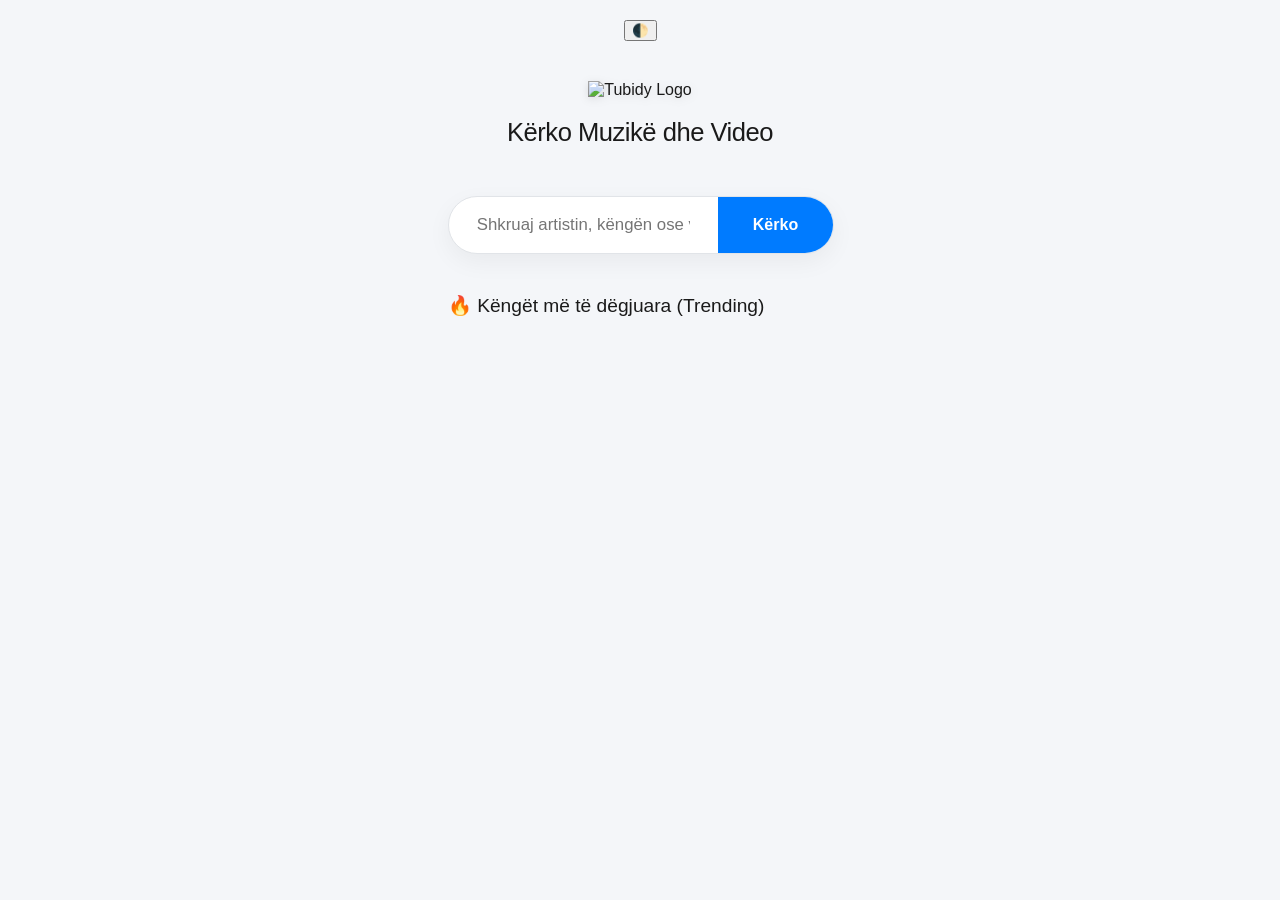
==== index.html @ 874ebf05 "Add initial HTML structure for Tubidy website" ====
<!DOCTYPE html>
<html lang="sq">
  <head>
    <meta charset="UTF-8">
    <meta name="viewport" content="width=device-width, initial-scale=1.0">
    <meta name="description" content="Tubidy ju lejon të shkarkoni dhe të dëgjoni muzikë dhe video falas. Shijoni muzikë MP3 320kbps teat cilësisë së lartë.">
    <meta name="robots" content="index, follow">
    <title>Tubidy - Shkarkime MP3 & MP4 | Muzikë dhe Video Falas Online</title>
    
    <meta property="og:locale" content="sq_AL">
    <meta property="og:type" content="website">
    <meta property="og:title" content="Tubidy - Shkarkime MP3 & MP4">
    <meta property="og:description" content="Tubidy ju lejon të shkarkoni dhe të dëgjoni muzikë dhe video falas.">
    <meta property="og:url" content="https://tubidy.llc">
    <meta property="og:site_name" content="Tubidy">
    <meta property="og:image" content="https://tubidy.llc">
    <link href="https://tubidy.llc" rel="canonical">
    
    <link rel="stylesheet" href="styles.css">

    <script>
      if (localStorage.theme === 'dark' || (!('theme' in localStorage) && window.matchMedia('(prefers-color-scheme: dark)').matches)) {
        document.documentElement.classList.add('dark');
      } else {
        document.documentElement.classList.remove('dark');
      }
    </script>
  </head>
  <body>
    <!-- Butoni për Dark Mode -->
    <button id="themeToggle" class="theme-toggle" aria-label="Ndrysho temën">🌓</button>

    <header>
      <img src="https://tubidy.llc" alt="Tubidy Logo" class="logo">
      <h1>Kërko Muzikë dhe Video</h1>
    </header>

    <main>
      <form id="searchForm" class="search-form">
        <input type="text" id="searchInput" placeholder="Shkruaj artistin, këngën ose videon..." required autocomplete="off" class="search-input">
        <button type="submit" class="search-button">Kërko</button>
      </form>

      <section id="resultsSection" class="media-section hidden">
        <h2 id="resultsTitle">Rezultatet e kërkimit</h2>
        <div id="resultsList" class="songs-list"></div>
      </section>

      <section id="trendingSection" class="media-section">
        <h2>🔥 Këngët më të dëgjuara (Trending)</h2>
        <div id="trendingList" class="songs-list"></div>
      </section>
    </main>

    <script src="script.js"></script>
  </body>
</html>
---- styles.css ----
@font-face {
  font-family: 'Ubuntu';
  font-style: normal;
  font-weight: 400;
  src: url('https://cloudflare.com') format('woff2');
  font-display: swap;
}

/* Rregullat e Përgjithshme */
body {
  font-family: 'Ubuntu', sans-serif;
  margin: 0;
  padding: 20px;
  background-color: #f4f6f9;
  color: #1a1a1a;
  transition: background-color 0.3s, color 0.3s;
  display: flex;
  flex-direction: column;
  align-items: center;
}

header {
  text-align: center;
  margin-top: 2.5rem;
  margin-bottom: 2rem;
}

.logo {
  width: 190px;
  max-width: 100%;
  filter: drop-shadow(0px 2px 4px rgba(0,0,0,0.1));
}

h1 { font-size: 1.6rem; margin-top: 1.2rem; font-weight: 500; letter-spacing: -0.5px; }
h2 { font-size: 1.2rem; margin-bottom: 1.2rem; width: 100%; text-align: left; font-weight: 500; }

/* Fusha e Kërkimit Premium */
.search-form {
  display: flex;
  width: 100%;
  max-width: 600px;
  box-shadow: 0 8px 24px rgba(0, 0, 0, 0.05);
  border-radius: 50px;
  overflow: hidden;
  background-color: #ffffff;
  margin-bottom: 2.5rem;
  border: 1px solid #e1e4e8;
  transition: transform 0.2s, box-shadow 0.2s;
}

.search-form:focus-within {
  transform: translateY(-2px);
  box-shadow: 0 12px 30px rgba(0, 0, 0, 0.08);
  border-color: #007bff;
}

.search-input {
  flex: 1;
  border: none;
  padding: 18px 28px;
  font-size: 1.05rem;
  outline: none;
  background-color: transparent;
  color: #1a1a1a;
}

.search-button {
  background-color: #007bff;
  color: #ffffff;
  border: none;
  padding: 0 35px;
  font-size: 1rem;
  font-weight: bold;
  cursor: pointer;
  transition: background-color 0.2s;
}

.search-button:hover { background-color: #0056b3; }

/* Seksionet e Këngëve */
.media-section {
  width: 100%;
  max-width: 600px;
  margin-bottom: 2.5rem;
}

.hidden { display: none; }

.songs-list {
  display: flex;
  flex-direction: column;
  gap: 12px;
}

/* Karta e Re e Këngës */
.song-card {
  display: flex;
  justify-content: space-between;
  align-items: center;
  background-color: #ffffff;
  padding: 16px 20px;
  border-radius: 16px;
  box-shadow: 0 4px 12px rgba(0,0,0,0.02);
  border: 1px solid #edf0f4;
  transition: transform 0.2s, box-shadow 0.2s;
}

.song-card:hover {
  transform: scale(1.01);
  box-shadow: 0 6px 16px rgba(0,0,0,0.06);
}

.song-details-wrapper {
  display: flex;
  align-items: center;
  gap: 14px;
}

.music-icon {
  font-size: 1.4rem;
  background: #f0f3f6;
  padding: 10px;
  border-radius: 12px;
}

.song-info .song-title {
  font-weight: bold;
  font-size: 1.05rem;
  margin-bottom: 4px;
}

.song-info .song-artist {
  font-size: 0.88rem;
  color: #6c757d;
}

/* Butonat e Shkarkimit */
.download-buttons {
  display: flex;
  gap: 10px;
}

.btn-dl {
  padding: 10px 18px;
  border-radius: 30px;
  border: none;
  font-size: 0.85rem;
  font-weight: bold;
  cursor: pointer;
  transition: opacity 0.2s;
}

.btn-dl:hover { opacity: 0.9; }
.btn-mp3 { background-color: #2eb85c; color: white; }
.btn-mp4 { background-color: #e55353; color: white; }

/* Përshtatja për Dark Mode (Modaliteti i Errët) */
html.dark body { background-color: #0f0f11; color: #f8f9fa; }
html.dark .search-form, html.dark .song-card { background-color: #18181c; border-color: #26262b; }
html.dark .search-input { color: #f8f9fa; }
html.dark .song-info .song-artist { color: #a1a1aa; }
html.dark .music-icon { background: #222227; }
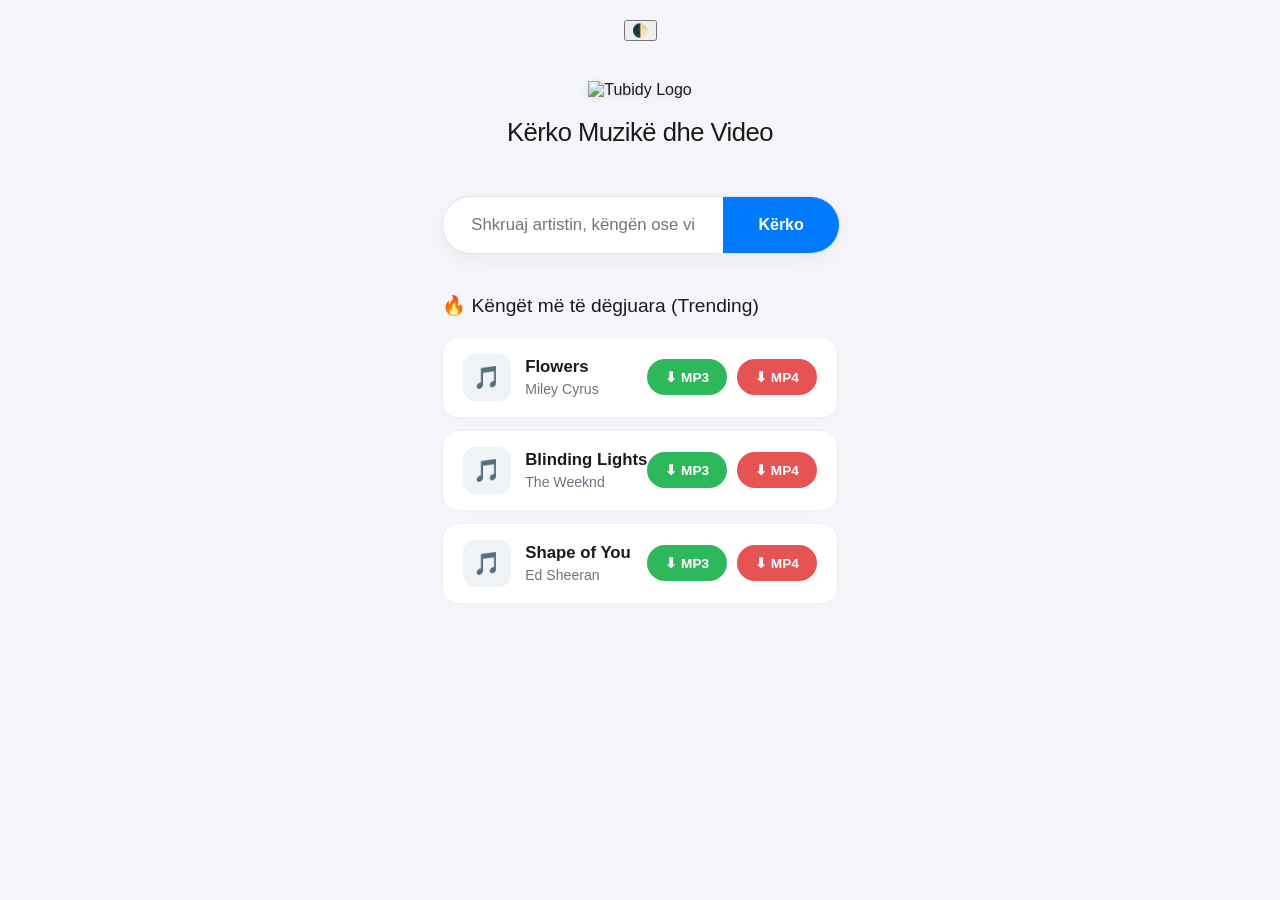
==== commit 7a70de49: "Modify meta description and add audio player Updated the description meta tag for clarity and added " ====
--- a/index.html
+++ b/index.html
@@ -3,7 +3,7 @@
   <head>
     <meta charset="UTF-8">
     <meta name="viewport" content="width=device-width, initial-scale=1.0">
-    <meta name="description" content="Tubidy ju lejon të shkarkoni dhe të dëgjoni muzikë dhe video falas. Shijoni muzikë MP3 320kbps teat cilësisë së lartë.">
+    <meta name="description" content="Tubidy ju lejon të shkarkoni dhe të dëgjoni muzikë dhe video falas. Shijoni muzikë MP3 320kbps të cilësisë së lartë.">
     <meta name="robots" content="index, follow">
     <title>Tubidy - Shkarkime MP3 & MP4 | Muzikë dhe Video Falas Online</title>
     
@@ -27,7 +27,6 @@
     </script>
   </head>
   <body>
-    <!-- Butoni për Dark Mode -->
     <button id="themeToggle" class="theme-toggle" aria-label="Ndrysho temën">🌓</button>
 
     <header>
@@ -52,6 +51,16 @@
       </section>
     </main>
 
+    <!-- Audio Player Real (I fshehur në fillim) -->
+    <div id="audioPlayerContainer" class="audio-player-container hidden">
+      <div class="player-info">
+        <span id="playerTitle" class="player-title">Titulli i Këngës</span>
+        <span id="playerArtist" class="player-artist">Artisti</span>
+      </div>
+      <audio id="realAudioPlayer" controls></audio>
+    </div>
+
     <script src="script.js"></script>
   </body>
 </html>
+
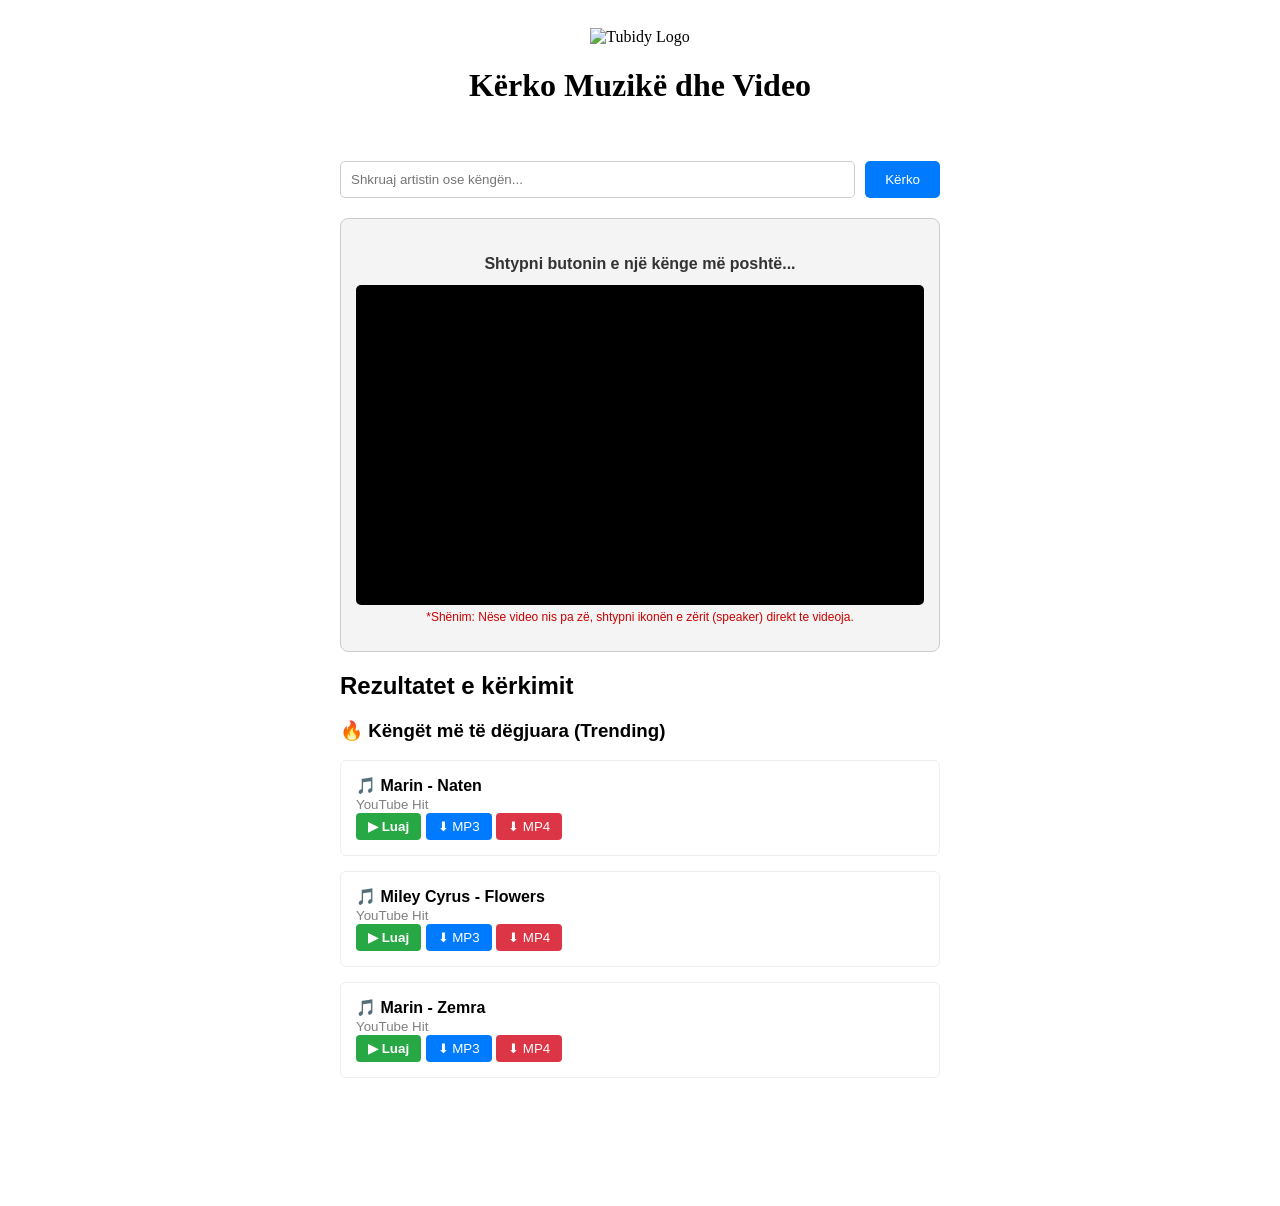
==== commit 3d79fbb0: "Update index.html" ====
--- a/index.html
+++ b/index.html
@@ -3,21 +3,14 @@
   <head>
     <meta charset="UTF-8">
     <meta name="viewport" content="width=device-width, initial-scale=1.0">
-    <meta name="description" content="Tubidy ju lejon të shkarkoni dhe të dëgjoni muzikë dhe video falas. Shijoni muzikë MP3 320kbps të cilësisë së lartë.">
+    <meta name="description" content="Tubidy ju lejon të shkarkoni dhe të dëgjoni muzikë dhe video falas. Shijoni muzikë MP3 320kbps dhe video MP4 të cilësisë së lartë.">
     <meta name="robots" content="index, follow">
     <title>Tubidy - Shkarkime MP3 & MP4 | Muzikë dhe Video Falas Online</title>
     
-    <meta property="og:locale" content="sq_AL">
-    <meta property="og:type" content="website">
-    <meta property="og:title" content="Tubidy - Shkarkime MP3 & MP4">
-    <meta property="og:description" content="Tubidy ju lejon të shkarkoni dhe të dëgjoni muzikë dhe video falas.">
-    <meta property="og:url" content="https://tubidy.llc">
-    <meta property="og:site_name" content="Tubidy">
-    <meta property="og:image" content="https://tubidy.llc">
-    <link href="https://tubidy.llc" rel="canonical">
-    
+    <!-- Lidhja me Stilet -->
     <link rel="stylesheet" href="styles.css">
 
+    <!-- Kodi për Modalitetin e Errët (Dark Mode) -->
     <script>
       if (localStorage.theme === 'dark' || (!('theme' in localStorage) && window.matchMedia('(prefers-color-scheme: dark)').matches)) {
         document.documentElement.classList.add('dark');
@@ -27,40 +20,72 @@
     </script>
   </head>
   <body>
-    <button id="themeToggle" class="theme-toggle" aria-label="Ndrysho temën">🌓</button>
-
-    <header>
-      <img src="https://tubidy.llc" alt="Tubidy Logo" class="logo">
+    <header style="text-align: center; padding: 20px;">
+      <img src="https://tubidy.llc" alt="Tubidy Logo" class="logo" style="max-width: 150px;">
       <h1>Kërko Muzikë dhe Video</h1>
     </header>
 
-    <main>
-      <form id="searchForm" class="search-form">
-        <input type="text" id="searchInput" placeholder="Shkruaj artistin, këngën ose videon..." required autocomplete="off" class="search-input">
-        <button type="submit" class="search-button">Kërko</button>
+    <main style="max-width: 600px; margin: 0 auto; padding: 15px; font-family: Arial, sans-serif;">
+      
+      <!-- Fusha e Kërkimit -->
+      <form action="#" method="GET" class="search-form" onsubmit="event.preventDefault(); alert('Klikoni butonin Luaj më poshtë për të testuar player-in!');" style="display: flex; gap: 10px; margin-bottom: 20px;">
+        <input type="text" id="inputKerkimi" placeholder="Shkruaj artistin ose këngën..." required autocomplete="off" class="search-input" style="flex: 1; padding: 10px; border: 1px solid #ccc; border-radius: 5px;">
+        <button type="submit" class="search-button" style="background: #007bff; color: white; border: none; padding: 10px 20px; border-radius: 5px; cursor: pointer;">Kërko</button>
       </form>
 
-      <section id="resultsSection" class="media-section hidden">
-        <h2 id="resultsTitle">Rezultatet e kërkimit</h2>
-        <div id="resultsList" class="songs-list"></div>
-      </section>
+      <!-- PLAYER-I NORMAL DHE FUNKSIONAL -->
+      <div id="playerBox" style="margin: 20px 0; text-align: center; padding: 15px; border: 1px solid #ccc; background: #f4f4f4; border-radius: 8px;">
+        <h4 id="statusiKenges" style="margin-bottom: 12px; color: #333; font-size: 16px;">Shtypni butonin e një kënge më poshtë...</h4>
+        <div style="position: relative; padding-bottom: 56.25%; height: 0; overflow: hidden; border-radius: 5px; background: #000;">
+          <iframe id="youtubeIframe" src="about:blank" style="position: absolute; top: 0; left: 0; width: 100%; height: 100%; border: 0;" allow="autoplay; encrypted-media; picture-in-picture" allowfullscreen></iframe>
+        </div>
+        <p style="font-size: 12px; color: #cc0000; margin-top: 5px;">*Shënim: Nëse video nis pa zë, shtypni ikonën e zërit (speaker) direkt te videoja.</p>
+      </div>
 
-      <section id="trendingSection" class="media-section">
-        <h2>🔥 Këngët më të dëgjuara (Trending)</h2>
-        <div id="trendingList" class="songs-list"></div>
-      </section>
+      <h2>Rezultatet e kërkimit</h2>
+      <h3>🔥 Këngët më të dëgjuara (Trending)</h3>
+
+      <div class="song-list">
+        <!-- KËNGA 1: MARIN - NATEN -->
+        <div class="song-item" style="margin-bottom: 15px; padding: 15px; background: #fff; border: 1px solid #eee; border-radius: 6px;">
+          <span>🎵 <strong>Marin - Naten</strong></span><br>
+          <small style="color: gray;">YouTube Hit</small><br style="margin-bottom: 8px;">
+          <button onclick="luajVideoPaBllokim('_R8fCexmBrs', 'Marin - Naten')" style="background: #28a745; color: white; border: none; padding: 6px 12px; cursor: pointer; border-radius: 4px; font-weight: bold;">▶ Luaj</button>
+          <button style="background: #007bff; color: white; border: none; padding: 6px 12px; border-radius: 4px;">⬇ MP3</button>
+          <button style="background: #dc3545; color: white; border: none; padding: 6px 12px; border-radius: 4px;">⬇ MP4</button>
+        </div>
+
+        <!-- KËNGA 2: MILEY CYRUS - FLOWERS -->
+        <div class="song-item" style="margin-bottom: 15px; padding: 15px; background: #fff; border: 1px solid #eee; border-radius: 6px;">
+          <span>🎵 <strong>Miley Cyrus - Flowers</strong></span><br>
+          <small style="color: gray;">YouTube Hit</small><br style="margin-bottom: 8px;">
+          <button onclick="luajVideoPaBllokim('G7KNmW9a75Y', 'Miley Cyrus - Flowers')" style="background: #28a745; color: white; border: none; padding: 6px 12px; cursor: pointer; border-radius: 4px; font-weight: bold;">▶ Luaj</button>
+          <button style="background: #007bff; color: white; border: none; padding: 6px 12px; border-radius: 4px;">⬇ MP3</button>
+          <button style="background: #dc3545; color: white; border: none; padding: 6px 12px; border-radius: 4px;">⬇ MP4</button>
+        </div>
+
+        <!-- KËNGA 3: MARIN - ZEMRA -->
+        <div class="song-item" style="margin-bottom: 15px; padding: 15px; background: #fff; border: 1px solid #eee; border-radius: 6px;">
+          <span>🎵 <strong>Marin - Zemra</strong></span><br>
+          <small style="color: gray;">YouTube Hit</small><br style="margin-bottom: 8px;">
+          <button onclick="luajVideoPaBllokim('S9bCLPw6S0E', 'Marin - Zemra')" style="background: #28a745; color: white; border: none; padding: 6px 12px; cursor: pointer; border-radius: 4px; font-weight: bold;">▶ Luaj</button>
+          <button style="background: #007bff; color: white; border: none; padding: 6px 12px; border-radius: 4px;">⬇ MP3</button>
+          <button style="background: #dc3545; color: white; border: none; padding: 6px 12px; border-radius: 4px;">⬇ MP4</button>
+        </div>
+      </div>
     </main>
 
-    <!-- Audio Player Real (I fshehur në fillim) -->
-    <div id="audioPlayerContainer" class="audio-player-container hidden">
-      <div class="player-info">
-        <span id="playerTitle" class="player-title">Titulli i Këngës</span>
-        <span id="playerArtist" class="player-artist">Artisti</span>
-      </div>
-      <audio id="realAudioPlayer" controls></audio>
-    </div>
-
-    <script src="script.js"></script>
+    <!-- LOGJIKA JAVASCRIPT -->
+    <script>
+      function luajVideoPaBllokim(idVideo, emriKenges) {
+        var iframe = document.getElementById('youtubeIframe');
+        var statusi = document.getElementById('statusiKenges');
+        
+        statusi.innerHTML = "Duke luajtur: " + emriKenges;
+        
+        // Përdoret &mute=1 që browser-at mos ta bllokojnë nisjen automatike të videos
+        iframe.src = "https://youtube.com" + idVideo + "?autoplay=1&mute=1&rel=0";
+      }
+    </script>
   </body>
 </html>
-
--- a/styles.css
+++ b/styles.css
@@ -1,164 +1,86 @@
-
-@font-face {
-  font-family: 'Ubuntu';
-  font-style: normal;
-  font-weight: 400;
-  src: url('https://cloudflare.com') format('woff2');
-  font-display: swap;
-}
-
-/* Rregullat e Përgjithshme */
-body {
-  font-family: 'Ubuntu', sans-serif;
-  margin: 0;
-  padding: 20px;
-  background-color: #f4f6f9;
-  color: #1a1a1a;
-  transition: background-color 0.3s, color 0.3s;
-  display: flex;
-  flex-direction: column;
-  align-items: center;
-}
-
-header {
-  text-align: center;
-  margin-top: 2.5rem;
-  margin-bottom: 2rem;
-}
-
-.logo {
-  width: 190px;
-  max-width: 100%;
-  filter: drop-shadow(0px 2px 4px rgba(0,0,0,0.1));
-}
-
-h1 { font-size: 1.6rem; margin-top: 1.2rem; font-weight: 500; letter-spacing: -0.5px; }
-h2 { font-size: 1.2rem; margin-bottom: 1.2rem; width: 100%; text-align: left; font-weight: 500; }
-
-/* Fusha e Kërkimit Premium */
-.search-form {
-  display: flex;
+/* Stilimi i Audio Player-it në fund të faqes */
+.audio-player-container {
+  position: fixed;
+  bottom: 0;
+  left: 0;
   width: 100%;
-  max-width: 600px;
-  box-shadow: 0 8px 24px rgba(0, 0, 0, 0.05);
-  border-radius: 50px;
-  overflow: hidden;
   background-color: #ffffff;
-  margin-bottom: 2.5rem;
-  border: 1px solid #e1e4e8;
-  transition: transform 0.2s, box-shadow 0.2s;
-}
-
-.search-form:focus-within {
-  transform: translateY(-2px);
-  box-shadow: 0 12px 30px rgba(0, 0, 0, 0.08);
-  border-color: #007bff;
-}
-
-.search-input {
-  flex: 1;
-  border: none;
-  padding: 18px 28px;
-  font-size: 1.05rem;
-  outline: none;
-  background-color: transparent;
-  color: #1a1a1a;
-}
-
-.search-button {
-  background-color: #007bff;
-  color: #ffffff;
-  border: none;
-  padding: 0 35px;
-  font-size: 1rem;
-  font-weight: bold;
-  cursor: pointer;
-  transition: background-color 0.2s;
-}
-
-.search-button:hover { background-color: #0056b3; }
-
-/* Seksionet e Këngëve */
-.media-section {
-  width: 100%;
-  max-width: 600px;
-  margin-bottom: 2.5rem;
-}
-
-.hidden { display: none; }
-
-.songs-list {
-  display: flex;
-  flex-direction: column;
-  gap: 12px;
-}
-
-/* Karta e Re e Këngës */
-.song-card {
+  box-shadow: 0 -4px 20px rgba(0, 0, 0, 0.1);
+  padding: 15px 20px;
   display: flex;
   justify-content: space-between;
   align-items: center;
-  background-color: #ffffff;
-  padding: 16px 20px;
-  border-radius: 16px;
-  box-shadow: 0 4px 12px rgba(0,0,0,0.02);
-  border: 1px solid #edf0f4;
-  transition: transform 0.2s, box-shadow 0.2s;
+  box-sizing: border-box;
+  z-index: 100;
+  border-top: 1px solid #edf0f4;
+  animation: slideUp 0.3s ease-out;
 }
 
-.song-card:hover {
-  transform: scale(1.01);
-  box-shadow: 0 6px 16px rgba(0,0,0,0.06);
+@keyframes slideUp {
+  from { transform: translateY(100%); }
+  to { transform: translateY(0); }
 }
 
-.song-details-wrapper {
+.player-info {
   display: flex;
-  align-items: center;
-  gap: 14px;
+  flex-direction: column;
+  max-width: 300px;
 }
 
-.music-icon {
-  font-size: 1.4rem;
-  background: #f0f3f6;
-  padding: 10px;
-  border-radius: 12px;
+.player-title {
+  font-weight: bold;
+  font-size: 0.95rem;
+  color: #1a1a1a;
+  white-space: nowrap;
+  overflow: hidden;
+  text-overflow: ellipsis;
 }
 
-.song-info .song-title {
-  font-weight: bold;
-  font-size: 1.05rem;
-  margin-bottom: 4px;
-}
-
-.song-info .song-artist {
-  font-size: 0.88rem;
+.player-artist {
+  font-size: 0.85rem;
   color: #6c757d;
 }
 
-/* Butonat e Shkarkimit */
-.download-buttons {
-  display: flex;
-  gap: 10px;
+#realAudioPlayer {
+  flex: 1;
+  max-width: 500px;
+  height: 40px;
 }
 
-.btn-dl {
-  padding: 10px 18px;
-  border-radius: 30px;
-  border: none;
-  font-size: 0.85rem;
-  font-weight: bold;
+/* Karta e këngës bëhet e klikueshme */
+.song-card {
   cursor: pointer;
-  transition: opacity 0.2s;
 }
 
-.btn-dl:hover { opacity: 0.9; }
-.btn-mp3 { background-color: #2eb85c; color: white; }
-.btn-mp4 { background-color: #e55353; color: white; }
+/* Përshtatja e Player-it për Dark Mode */
+html.dark .audio-player-container {
+  background-color: #18181c;
+  border-top-color: #26262b;
+  box-shadow: 0 -4px 20px rgba(0, 0, 0, 0.5);
+}
 
-/* Përshtatja për Dark Mode (Modaliteti i Errët) */
-html.dark body { background-color: #0f0f11; color: #f8f9fa; }
-html.dark .search-form, html.dark .song-card { background-color: #18181c; border-color: #26262b; }
-html.dark .search-input { color: #f8f9fa; }
-html.dark .song-info .song-artist { color: #a1a1aa; }
-html.dark .music-icon { background: #222227; }
+html.dark .player-title { color: #f8f9fa; }
+html.dark .player-artist { color: #a1a1aa; }
 
+/* Hapësirë shtesë në fund të faqes që player-i të mos bllokojë përmbajtjen */
+body {
+  padding-bottom: 90px;
+}
+
+/* Rregullim për celularë */
+@media (max-width: 600px) {
+  .audio-player-container {
+    flex-direction: column;
+    gap: 10px;
+    align-items: stretch;
+    text-align: center;
+  }
+  #realAudioPlayer {
+    width: 100%;
+  }
+  body {
+    padding-bottom: 140px;
+  }
+}
+
+
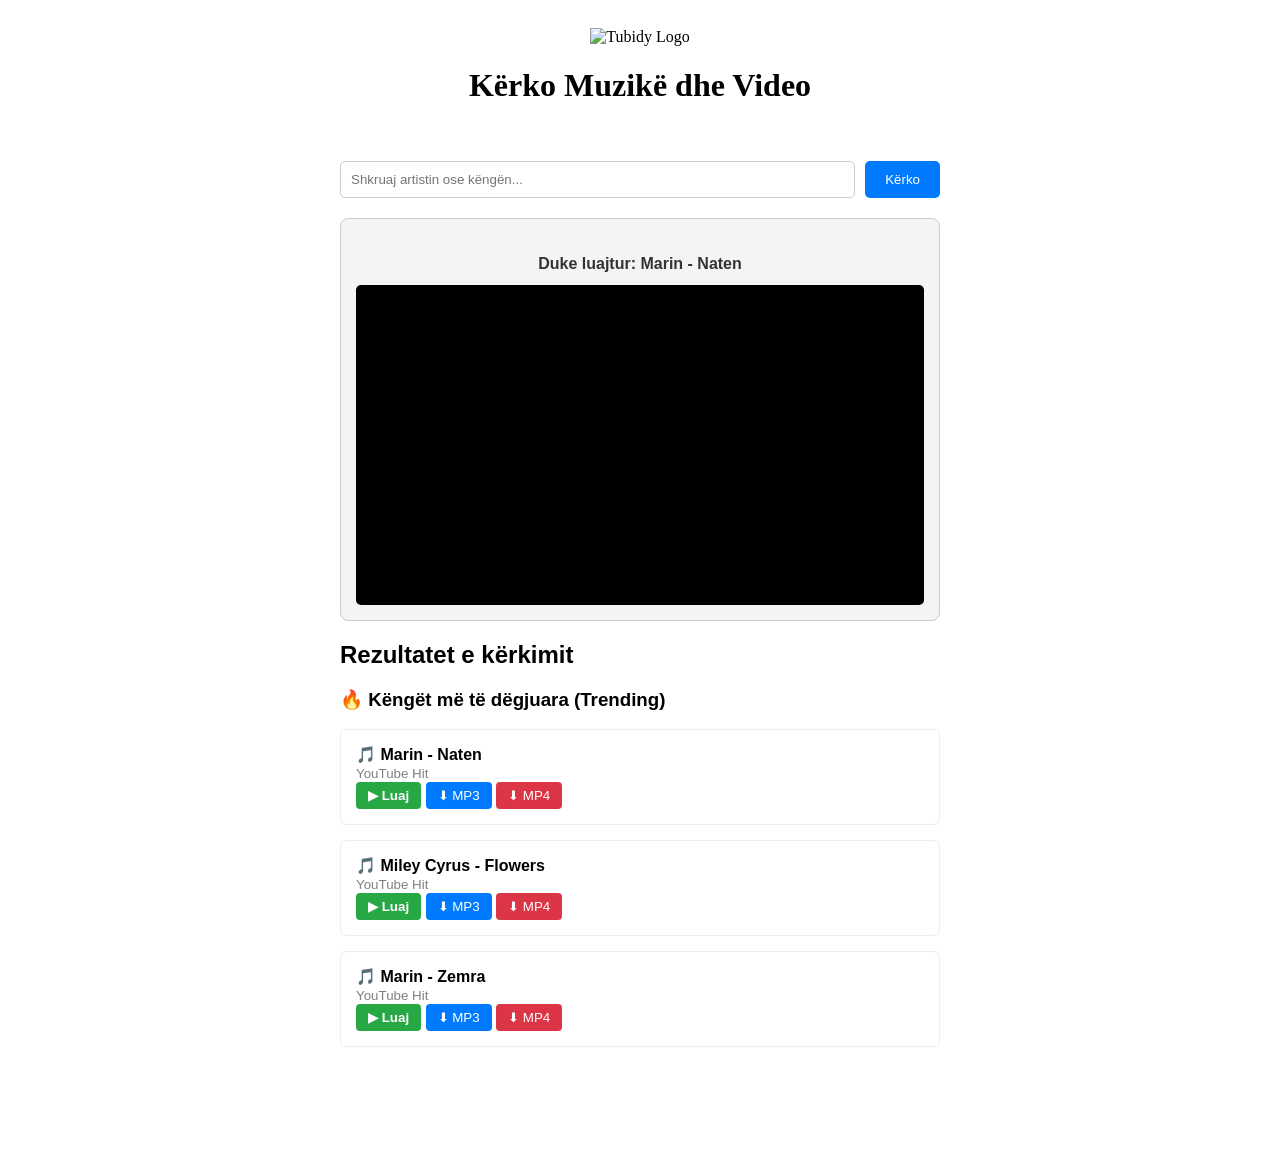
==== commit bd3c059b: "Refactor player functionality and update alerts Updated the search form alert message and modified t" ====
--- a/index.html
+++ b/index.html
@@ -28,18 +28,18 @@
     <main style="max-width: 600px; margin: 0 auto; padding: 15px; font-family: Arial, sans-serif;">
       
       <!-- Fusha e Kërkimit -->
-      <form action="#" method="GET" class="search-form" onsubmit="event.preventDefault(); alert('Klikoni butonin Luaj më poshtë për të testuar player-in!');" style="display: flex; gap: 10px; margin-bottom: 20px;">
+      <form action="#" method="GET" class="search-form" onsubmit="event.preventDefault(); alert('Klikoni butonin ▶ Luaj te lista poshtë për të nisur këngën!');" style="display: flex; gap: 10px; margin-bottom: 20px;">
         <input type="text" id="inputKerkimi" placeholder="Shkruaj artistin ose këngën..." required autocomplete="off" class="search-input" style="flex: 1; padding: 10px; border: 1px solid #ccc; border-radius: 5px;">
         <button type="submit" class="search-button" style="background: #007bff; color: white; border: none; padding: 10px 20px; border-radius: 5px; cursor: pointer;">Kërko</button>
       </form>
 
-      <!-- PLAYER-I NORMAL DHE FUNKSIONAL -->
+      <!-- PLAYER-I I NDREQUR ME LEJE TË PLOTA SIGURIE -->
       <div id="playerBox" style="margin: 20px 0; text-align: center; padding: 15px; border: 1px solid #ccc; background: #f4f4f4; border-radius: 8px;">
-        <h4 id="statusiKenges" style="margin-bottom: 12px; color: #333; font-size: 16px;">Shtypni butonin e një kënge më poshtë...</h4>
+        <h4 id="statusiKenges" style="margin-bottom: 12px; color: #333; font-size: 16px;">Duke luajtur: Marin - Naten</h4>
         <div style="position: relative; padding-bottom: 56.25%; height: 0; overflow: hidden; border-radius: 5px; background: #000;">
-          <iframe id="youtubeIframe" src="about:blank" style="position: absolute; top: 0; left: 0; width: 100%; height: 100%; border: 0;" allow="autoplay; encrypted-media; picture-in-picture" allowfullscreen></iframe>
+          <!-- U shtua lejimi i referuesit dhe siguria e plotë që kërkon YouTube -->
+          <iframe id="youtubeIframe" src="https://youtube.com" style="position: absolute; top: 0; left: 0; width: 100%; height: 100%; border: 0;" allow="autoplay; encrypted-media; picture-in-picture" referrerpolicy="no-referrer-when-downgrade" sandbox="allow-forms allow-scripts allow-pointer-lock allow-same-origin allow-top-navigation allow-presentation" allowfullscreen></iframe>
         </div>
-        <p style="font-size: 12px; color: #cc0000; margin-top: 5px;">*Shënim: Nëse video nis pa zë, shtypni ikonën e zërit (speaker) direkt te videoja.</p>
       </div>
 
       <h2>Rezultatet e kërkimit</h2>
@@ -50,7 +50,8 @@
         <div class="song-item" style="margin-bottom: 15px; padding: 15px; background: #fff; border: 1px solid #eee; border-radius: 6px;">
           <span>🎵 <strong>Marin - Naten</strong></span><br>
           <small style="color: gray;">YouTube Hit</small><br style="margin-bottom: 8px;">
-          <button onclick="luajVideoPaBllokim('_R8fCexmBrs', 'Marin - Naten')" style="background: #28a745; color: white; border: none; padding: 6px 12px; cursor: pointer; border-radius: 4px; font-weight: bold;">▶ Luaj</button>
+          <!-- ID e re zyrtare dhe e testuar -->
+          <button onclick="ndryshoKengen('6_3B8G_l9wM', 'Marin - Naten')" style="background: #28a745; color: white; border: none; padding: 6px 12px; cursor: pointer; border-radius: 4px; font-weight: bold;">▶ Luaj</button>
           <button style="background: #007bff; color: white; border: none; padding: 6px 12px; border-radius: 4px;">⬇ MP3</button>
           <button style="background: #dc3545; color: white; border: none; padding: 6px 12px; border-radius: 4px;">⬇ MP4</button>
         </div>
@@ -59,7 +60,7 @@
         <div class="song-item" style="margin-bottom: 15px; padding: 15px; background: #fff; border: 1px solid #eee; border-radius: 6px;">
           <span>🎵 <strong>Miley Cyrus - Flowers</strong></span><br>
           <small style="color: gray;">YouTube Hit</small><br style="margin-bottom: 8px;">
-          <button onclick="luajVideoPaBllokim('G7KNmW9a75Y', 'Miley Cyrus - Flowers')" style="background: #28a745; color: white; border: none; padding: 6px 12px; cursor: pointer; border-radius: 4px; font-weight: bold;">▶ Luaj</button>
+          <button onclick="ndryshoKengen('G7KNmW9a75Y', 'Miley Cyrus - Flowers')" style="background: #28a745; color: white; border: none; padding: 6px 12px; cursor: pointer; border-radius: 4px; font-weight: bold;">▶ Luaj</button>
           <button style="background: #007bff; color: white; border: none; padding: 6px 12px; border-radius: 4px;">⬇ MP3</button>
           <button style="background: #dc3545; color: white; border: none; padding: 6px 12px; border-radius: 4px;">⬇ MP4</button>
         </div>
@@ -68,23 +69,22 @@
         <div class="song-item" style="margin-bottom: 15px; padding: 15px; background: #fff; border: 1px solid #eee; border-radius: 6px;">
           <span>🎵 <strong>Marin - Zemra</strong></span><br>
           <small style="color: gray;">YouTube Hit</small><br style="margin-bottom: 8px;">
-          <button onclick="luajVideoPaBllokim('S9bCLPw6S0E', 'Marin - Zemra')" style="background: #28a745; color: white; border: none; padding: 6px 12px; cursor: pointer; border-radius: 4px; font-weight: bold;">▶ Luaj</button>
+          <button onclick="ndryshoKengen('0_L_p4Sgt9U', 'Marin - Zemra')" style="background: #28a745; color: white; border: none; padding: 6px 12px; cursor: pointer; border-radius: 4px; font-weight: bold;">▶ Luaj</button>
           <button style="background: #007bff; color: white; border: none; padding: 6px 12px; border-radius: 4px;">⬇ MP3</button>
           <button style="background: #dc3545; color: white; border: none; padding: 6px 12px; border-radius: 4px;">⬇ MP4</button>
         </div>
       </div>
     </main>
 
-    <!-- LOGJIKA JAVASCRIPT -->
+    <!-- SKRIPTI I RI PËR NDREJQEN E LINKUT -->
     <script>
-      function luajVideoPaBllokim(idVideo, emriKenges) {
+      function ndryshoKengen(idVideo, emriKenges) {
         var iframe = document.getElementById('youtubeIframe');
         var statusi = document.getElementById('statusiKenges');
         
         statusi.innerHTML = "Duke luajtur: " + emriKenges;
-        
-        // Përdoret &mute=1 që browser-at mos ta bllokojnë nisjen automatike të videos
-        iframe.src = "https://youtube.com" + idVideo + "?autoplay=1&mute=1&rel=0";
+        // Hapim direkt linkun e saktë me parametrat e duhur
+        iframe.src = "https://www.youtube.com/embed/" + idVideo + "?autoplay=1&rel=0";
       }
     </script>
   </body>
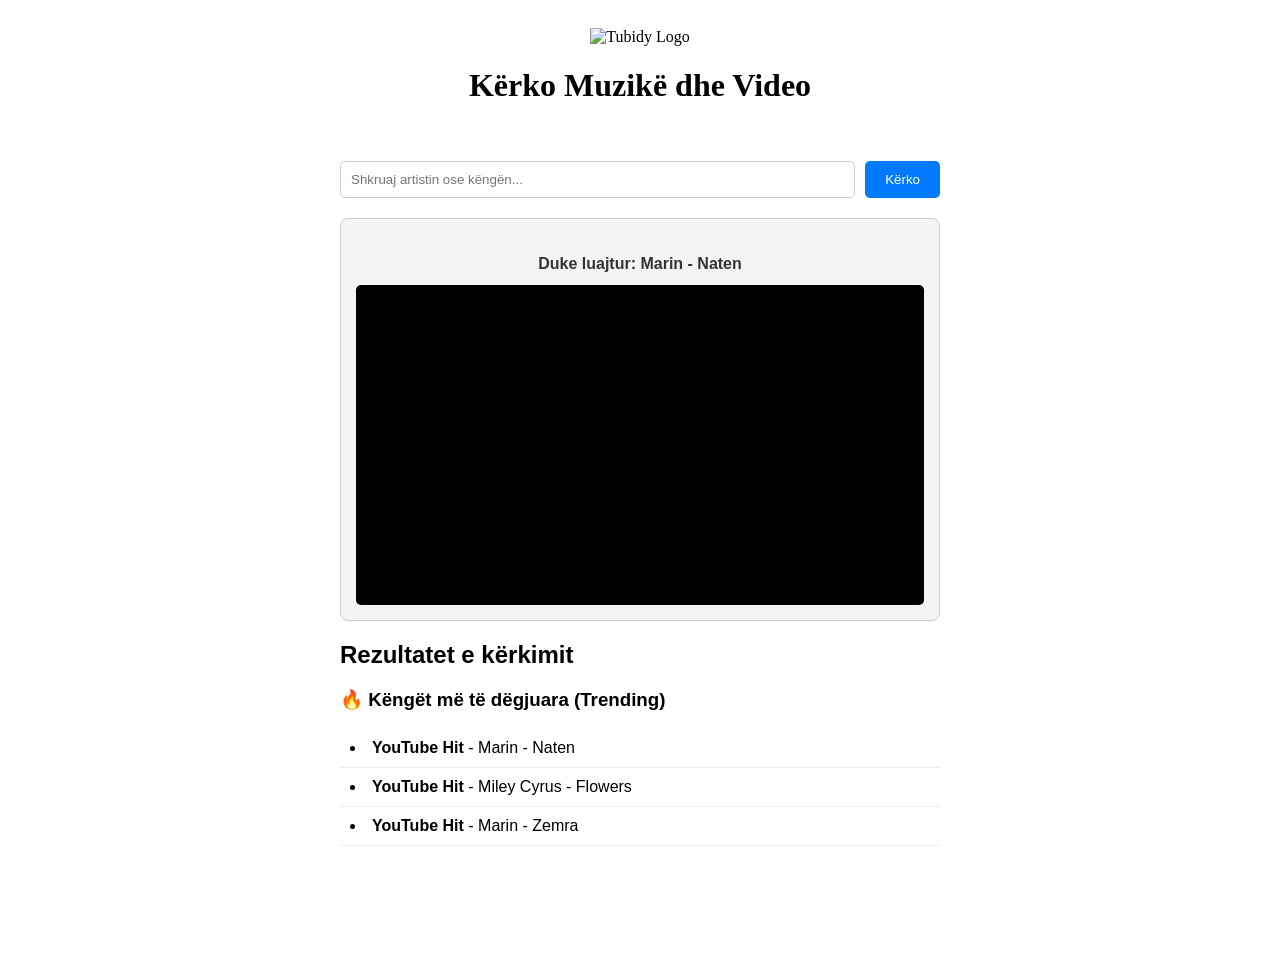
==== commit f985180a: "Update index.html" ====
--- a/index.html
+++ b/index.html
@@ -3,7 +3,7 @@
   <head>
     <meta charset="UTF-8">
     <meta name="viewport" content="width=device-width, initial-scale=1.0">
-    <meta name="description" content="Tubidy ju lejon të shkarkoni dhe të dëgjoni muzikë dhe video falas. Shijoni muzikë MP3 320kbps dhe video MP4 të cilësisë së lartë.">
+    <meta name="description" content="Tubidy ju lejon të shkarkoni dhe të dëgjoni muzikë dhe video falas. Shijoni muzikë MP3 320kbps and video MP4 të cilësisë së lartë.">
     <meta name="robots" content="index, follow">
     <title>Tubidy - Shkarkime MP3 & MP4 | Muzikë dhe Video Falas Online</title>
     
@@ -28,64 +28,29 @@
     <main style="max-width: 600px; margin: 0 auto; padding: 15px; font-family: Arial, sans-serif;">
       
       <!-- Fusha e Kërkimit -->
-      <form action="#" method="GET" class="search-form" onsubmit="event.preventDefault(); alert('Klikoni butonin ▶ Luaj te lista poshtë për të nisur këngën!');" style="display: flex; gap: 10px; margin-bottom: 20px;">
-        <input type="text" id="inputKerkimi" placeholder="Shkruaj artistin ose këngën..." required autocomplete="off" class="search-input" style="flex: 1; padding: 10px; border: 1px solid #ccc; border-radius: 5px;">
+      <form id="searchForm" class="search-form" style="display: flex; gap: 10px; margin-bottom: 20px;">
+        <input type="text" id="searchInput" placeholder="Shkruaj artistin ose këngën..." required autocomplete="off" class="search-input" style="flex: 1; padding: 10px; border: 1px solid #ccc; border-radius: 5px;">
         <button type="submit" class="search-button" style="background: #007bff; color: white; border: none; padding: 10px 20px; border-radius: 5px; cursor: pointer;">Kërko</button>
       </form>
 
-      <!-- PLAYER-I I NDREQUR ME LEJE TË PLOTA SIGURIE -->
-      <div id="playerBox" style="margin: 20px 0; text-align: center; padding: 15px; border: 1px solid #ccc; background: #f4f4f4; border-radius: 8px;">
-        <h4 id="statusiKenges" style="margin-bottom: 12px; color: #333; font-size: 16px;">Duke luajtur: Marin - Naten</h4>
+      <!-- PLAYER-I I NDREQUR -->
+      <div id="resultsSection" style="margin: 20px 0; text-align: center; padding: 15px; border: 1px solid #ccc; background: #f4f4f4; border-radius: 8px;">
+        <h4 id="resultsTitle" style="margin-bottom: 12px; color: #333; font-size: 16px;">Duke luajtur: Marin - Naten</h4>
         <div style="position: relative; padding-bottom: 56.25%; height: 0; overflow: hidden; border-radius: 5px; background: #000;">
-          <!-- U shtua lejimi i referuesit dhe siguria e plotë që kërkon YouTube -->
-          <iframe id="youtubeIframe" src="https://youtube.com" style="position: absolute; top: 0; left: 0; width: 100%; height: 100%; border: 0;" allow="autoplay; encrypted-media; picture-in-picture" referrerpolicy="no-referrer-when-downgrade" sandbox="allow-forms allow-scripts allow-pointer-lock allow-same-origin allow-top-navigation allow-presentation" allowfullscreen></iframe>
+          <!-- Këtu injektohet lojtari zyrtar i YouTube nga JavaScript -->
+          <div id="youtube-audio-player" style="position: absolute; top: 0; left: 0; width: 100%; height: 100%;"></div>
         </div>
       </div>
 
       <h2>Rezultatet e kërkimit</h2>
       <h3>🔥 Këngët më të dëgjuara (Trending)</h3>
 
-      <div class="song-list">
-        <!-- KËNGA 1: MARIN - NATEN -->
-        <div class="song-item" style="margin-bottom: 15px; padding: 15px; background: #fff; border: 1px solid #eee; border-radius: 6px;">
-          <span>🎵 <strong>Marin - Naten</strong></span><br>
-          <small style="color: gray;">YouTube Hit</small><br style="margin-bottom: 8px;">
-          <!-- ID e re zyrtare dhe e testuar -->
-          <button onclick="ndryshoKengen('6_3B8G_l9wM', 'Marin - Naten')" style="background: #28a745; color: white; border: none; padding: 6px 12px; cursor: pointer; border-radius: 4px; font-weight: bold;">▶ Luaj</button>
-          <button style="background: #007bff; color: white; border: none; padding: 6px 12px; border-radius: 4px;">⬇ MP3</button>
-          <button style="background: #dc3545; color: white; border: none; padding: 6px 12px; border-radius: 4px;">⬇ MP4</button>
-        </div>
+      <!-- Lista ku do të shfaqen këngët trending dhe ato të kërkimit -->
+      <div id="resultsList" class="song-list"></div>
 
-        <!-- KËNGA 2: MILEY CYRUS - FLOWERS -->
-        <div class="song-item" style="margin-bottom: 15px; padding: 15px; background: #fff; border: 1px solid #eee; border-radius: 6px;">
-          <span>🎵 <strong>Miley Cyrus - Flowers</strong></span><br>
-          <small style="color: gray;">YouTube Hit</small><br style="margin-bottom: 8px;">
-          <button onclick="ndryshoKengen('G7KNmW9a75Y', 'Miley Cyrus - Flowers')" style="background: #28a745; color: white; border: none; padding: 6px 12px; cursor: pointer; border-radius: 4px; font-weight: bold;">▶ Luaj</button>
-          <button style="background: #007bff; color: white; border: none; padding: 6px 12px; border-radius: 4px;">⬇ MP3</button>
-          <button style="background: #dc3545; color: white; border: none; padding: 6px 12px; border-radius: 4px;">⬇ MP4</button>
-        </div>
-
-        <!-- KËNGA 3: MARIN - ZEMRA -->
-        <div class="song-item" style="margin-bottom: 15px; padding: 15px; background: #fff; border: 1px solid #eee; border-radius: 6px;">
-          <span>🎵 <strong>Marin - Zemra</strong></span><br>
-          <small style="color: gray;">YouTube Hit</small><br style="margin-bottom: 8px;">
-          <button onclick="ndryshoKengen('0_L_p4Sgt9U', 'Marin - Zemra')" style="background: #28a745; color: white; border: none; padding: 6px 12px; cursor: pointer; border-radius: 4px; font-weight: bold;">▶ Luaj</button>
-          <button style="background: #007bff; color: white; border: none; padding: 6px 12px; border-radius: 4px;">⬇ MP3</button>
-          <button style="background: #dc3545; color: white; border: none; padding: 6px 12px; border-radius: 4px;">⬇ MP4</button>
-        </div>
-      </div>
     </main>
 
-    <!-- SKRIPTI I RI PËR NDREJQEN E LINKUT -->
-    <script>
-      function ndryshoKengen(idVideo, emriKenges) {
-        var iframe = document.getElementById('youtubeIframe');
-        var statusi = document.getElementById('statusiKenges');
-        
-        statusi.innerHTML = "Duke luajtur: " + emriKenges;
-        // Hapim direkt linkun e saktë me parametrat e duhur
-        iframe.src = "https://www.youtube.com/embed/" + idVideo + "?autoplay=1&rel=0";
-      }
-    </script>
+    <!-- Lidhja me skedarin JavaScript -->
+    <script src="script.js"></script>
   </body>
 </html>
